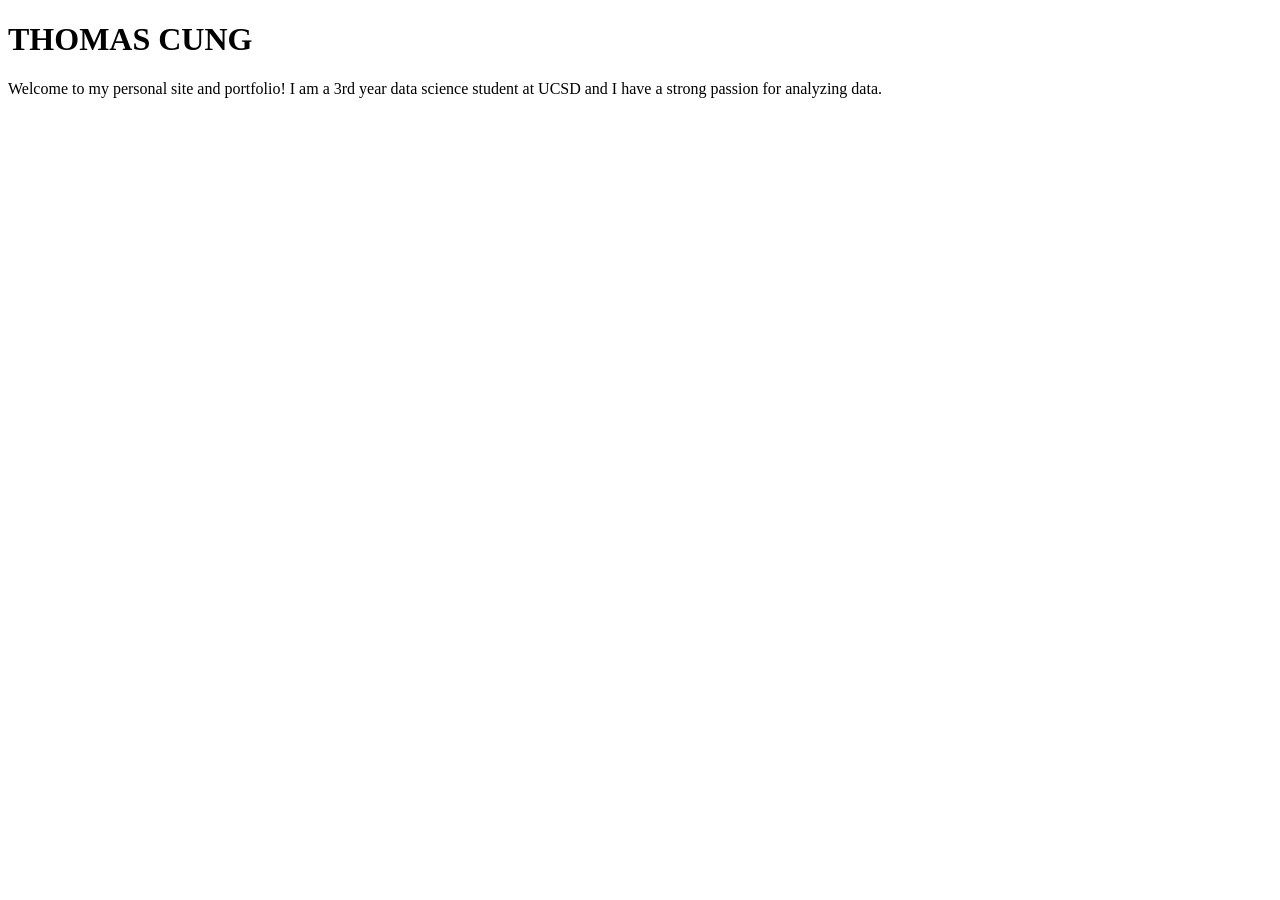
==== index.html @ a7b3194a "portfolio skeleton" ====
<!DOCTYPE html>
<html lang="en">
<head>
    <meta charset="UTF-8">
    <meta name="viewport" content="width=device-width, initial-scale=1.0">
    <title>THOMAS_CUNG: Personal site and portfolio</title>
</head>
<h1>THOMAS CUNG</h1>
<p>Welcome to my personal site and portfolio! I am a 3rd year data science student at UCSD and I have a strong passion for analyzing data.</p>
<body>
    
</body>
</html>
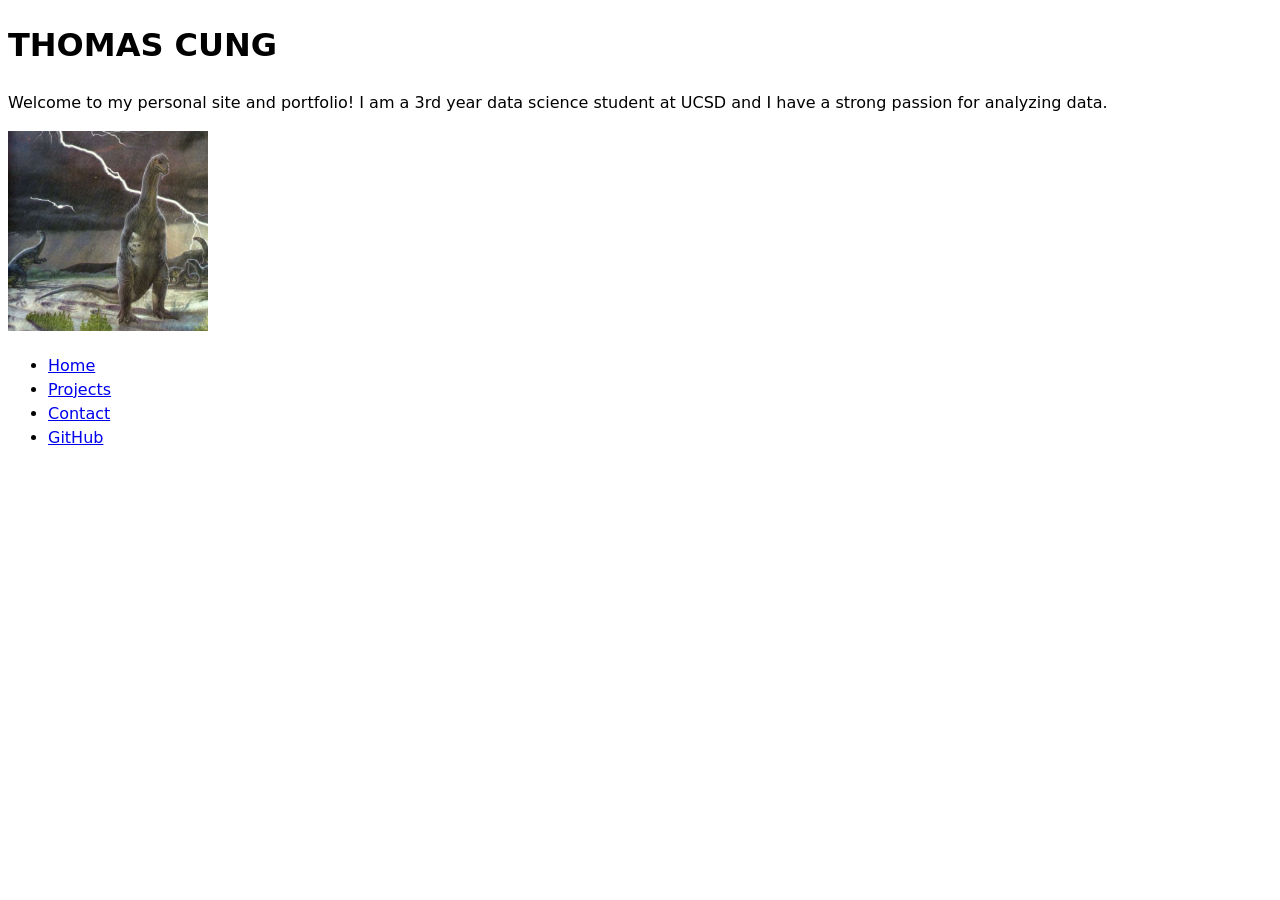
==== commit 9f75fa16: "update" ====
--- a/index.html
+++ b/index.html
@@ -4,10 +4,19 @@
     <meta charset="UTF-8">
     <meta name="viewport" content="width=device-width, initial-scale=1.0">
     <title>THOMAS_CUNG: Personal site and portfolio</title>
+    <link rel="stylesheet" href="style.css">
 </head>
-<h1>THOMAS CUNG</h1>
-<p>Welcome to my personal site and portfolio! I am a 3rd year data science student at UCSD and I have a strong passion for analyzing data.</p>
 <body>
-    
+    <h1>THOMAS CUNG</h1>
+    <p>Welcome to my personal site and portfolio! I am a 3rd year data science student at UCSD and I have a strong passion for analyzing data.</p>
+    <img src="images/brooding_dino.jpg" alt="Profile Picture" width="200" height="200">
+    <nav>
+        <ul>
+            <li><a href="index.html">Home</a></li>
+            <li><a href="projects/index.html">Projects</a></li>
+            <li><a href="contact/index.html">Contact</a></li>
+            <li><a href="https://github.com/thomasdcung" target="_blank">GitHub</a></li>
+        </ul>
+    </nav>
 </body>
 </html>
--- a/style.css
+++ b/style.css
@@ -0,0 +1,6 @@
+body {
+  /* Set line height to 1.5 times the font size
+	   and use the OS’s UI font as the website font
+	 */
+  font: 100%/1.5 system-ui;
+}
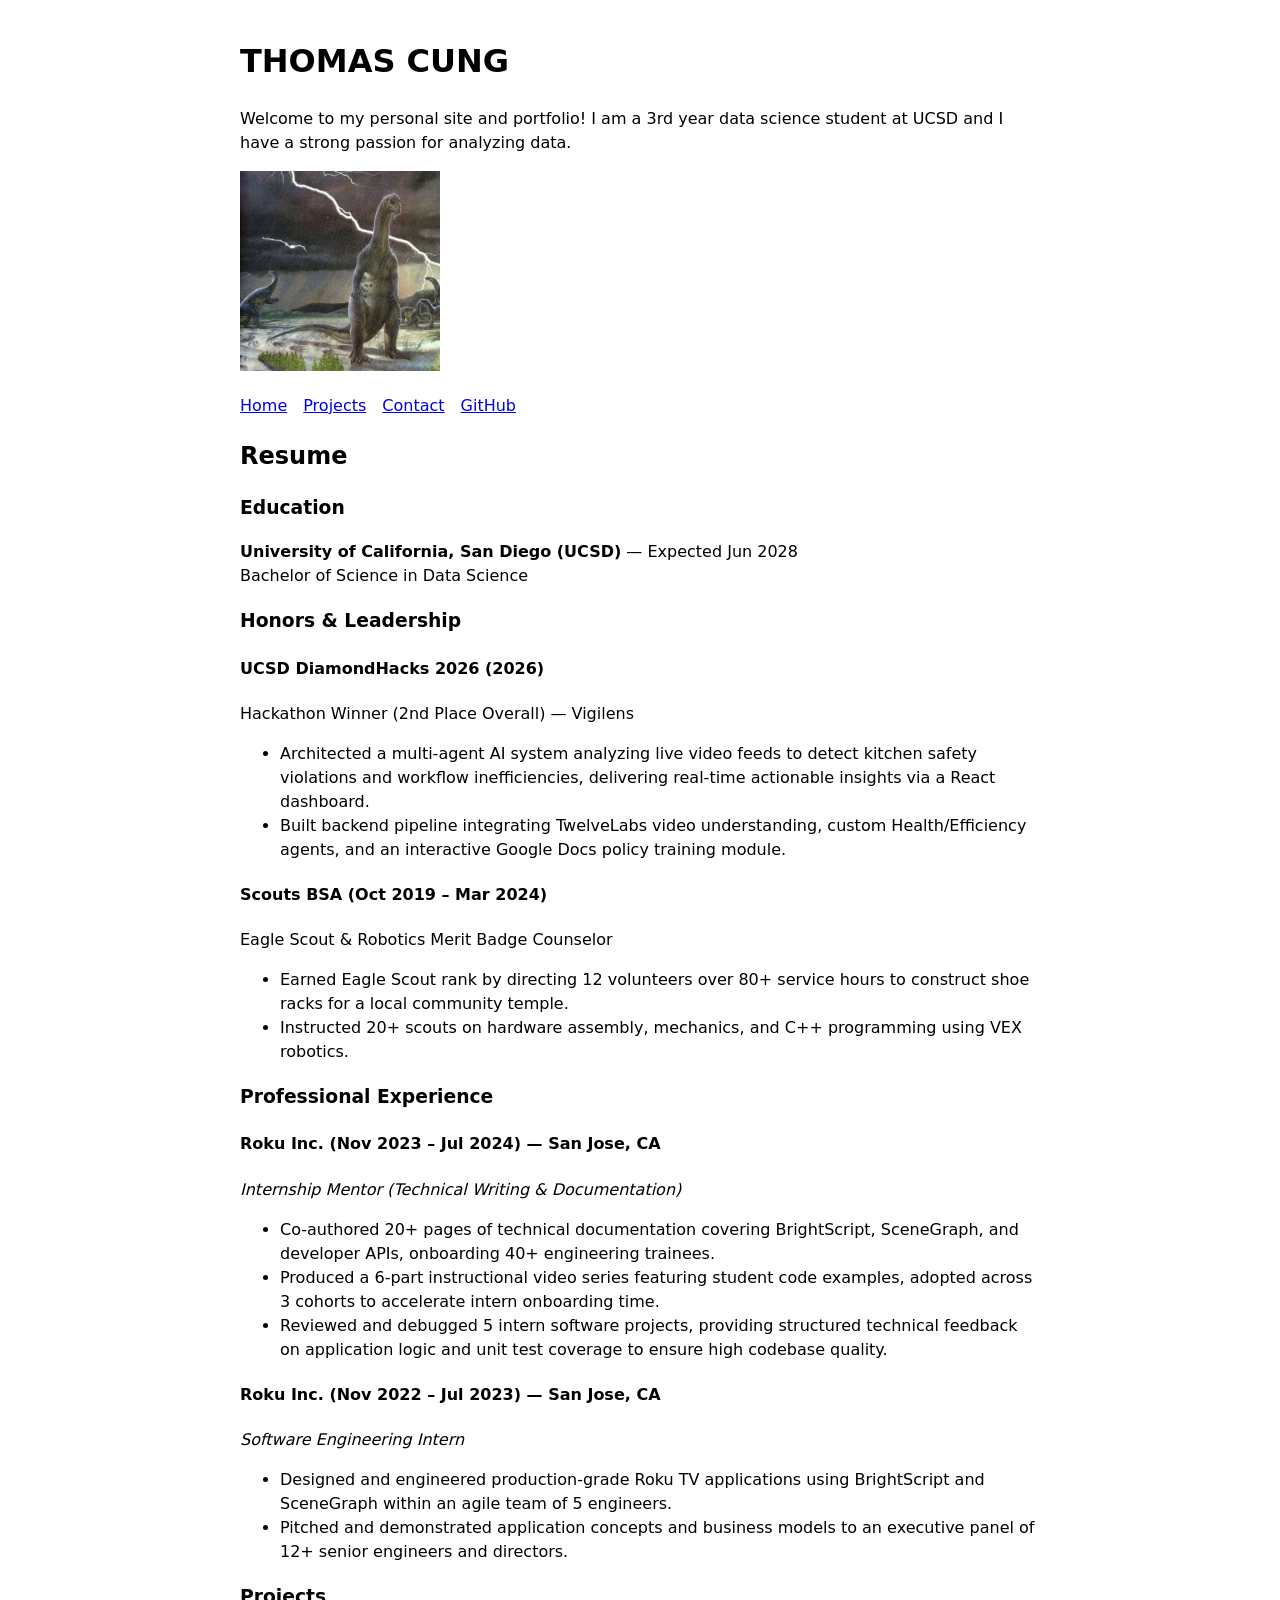
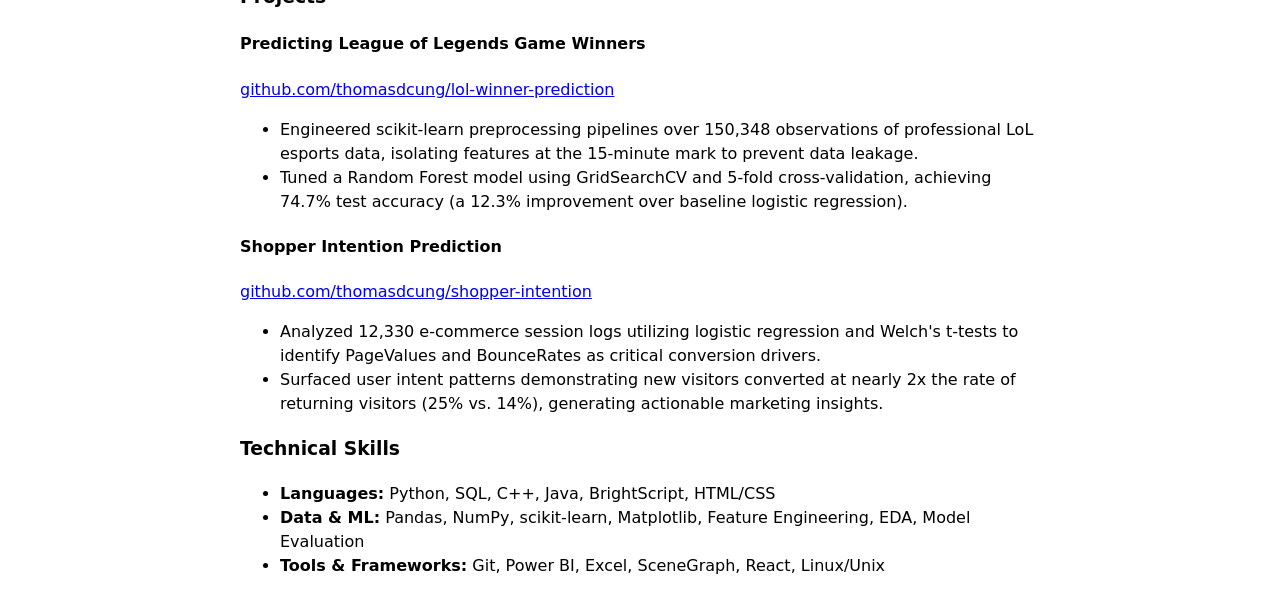
==== commit 9dbc3a6b: "resume update" ====
--- a/index.html
+++ b/index.html
@@ -18,5 +18,85 @@
             <li><a href="https://github.com/thomasdcung" target="_blank">GitHub</a></li>
         </ul>
     </nav>
+
+    <section id="resume">
+        <h2>Resume</h2>
+
+        <section>
+            <h3>Education</h3>
+            <p><strong>University of California, San Diego (UCSD)</strong> — Expected Jun 2028<br>
+            Bachelor of Science in Data Science</p>
+        </section>
+
+        <section>
+            <h3>Honors &amp; Leadership</h3>
+            <div>
+                <h4>UCSD DiamondHacks 2026 (2026)</h4>
+                <p>Hackathon Winner (2nd Place Overall) — Vigilens</p>
+                <ul>
+                    <li>Architected a multi-agent AI system analyzing live video feeds to detect kitchen safety violations and workflow inefficiencies, delivering real-time actionable insights via a React dashboard.</li>
+                    <li>Built backend pipeline integrating TwelveLabs video understanding, custom Health/Efficiency agents, and an interactive Google Docs policy training module.</li>
+                </ul>
+            </div>
+            <div>
+                <h4>Scouts BSA (Oct 2019 – Mar 2024)</h4>
+                <p>Eagle Scout &amp; Robotics Merit Badge Counselor</p>
+                <ul>
+                    <li>Earned Eagle Scout rank by directing 12 volunteers over 80+ service hours to construct shoe racks for a local community temple.</li>
+                    <li>Instructed 20+ scouts on hardware assembly, mechanics, and C++ programming using VEX robotics.</li>
+                </ul>
+            </div>
+        </section>
+
+        <section>
+            <h3>Professional Experience</h3>
+            <div>
+                <h4>Roku Inc. (Nov 2023 – Jul 2024) — San Jose, CA</h4>
+                <p><em>Internship Mentor (Technical Writing &amp; Documentation)</em></p>
+                <ul>
+                    <li>Co-authored 20+ pages of technical documentation covering BrightScript, SceneGraph, and developer APIs, onboarding 40+ engineering trainees.</li>
+                    <li>Produced a 6-part instructional video series featuring student code examples, adopted across 3 cohorts to accelerate intern onboarding time.</li>
+                    <li>Reviewed and debugged 5 intern software projects, providing structured technical feedback on application logic and unit test coverage to ensure high codebase quality.</li>
+                </ul>
+            </div>
+            <div>
+                <h4>Roku Inc. (Nov 2022 – Jul 2023) — San Jose, CA</h4>
+                <p><em>Software Engineering Intern</em></p>
+                <ul>
+                    <li>Designed and engineered production-grade Roku TV applications using BrightScript and SceneGraph within an agile team of 5 engineers.</li>
+                    <li>Pitched and demonstrated application concepts and business models to an executive panel of 12+ senior engineers and directors.</li>
+                </ul>
+            </div>
+        </section>
+
+        <section>
+            <h3>Projects</h3>
+            <div>
+                <h4>Predicting League of Legends Game Winners</h4>
+                <p><a href="https://github.com/thomasdcung/lol-winner-prediction" target="_blank">github.com/thomasdcung/lol-winner-prediction</a></p>
+                <ul>
+                    <li>Engineered scikit-learn preprocessing pipelines over 150,348 observations of professional LoL esports data, isolating features at the 15-minute mark to prevent data leakage.</li>
+                    <li>Tuned a Random Forest model using GridSearchCV and 5-fold cross-validation, achieving 74.7% test accuracy (a 12.3% improvement over baseline logistic regression).</li>
+                </ul>
+            </div>
+            <div>
+                <h4>Shopper Intention Prediction</h4>
+                <p><a href="https://github.com/thomasdcung/shopper-intention" target="_blank">github.com/thomasdcung/shopper-intention</a></p>
+                <ul>
+                    <li>Analyzed 12,330 e-commerce session logs utilizing logistic regression and Welch's t-tests to identify PageValues and BounceRates as critical conversion drivers.</li>
+                    <li>Surfaced user intent patterns demonstrating new visitors converted at nearly 2x the rate of returning visitors (25% vs. 14%), generating actionable marketing insights.</li>
+                </ul>
+            </div>
+        </section>
+
+        <section>
+            <h3>Technical Skills</h3>
+            <ul>
+                <li><strong>Languages:</strong> Python, SQL, C++, Java, BrightScript, HTML/CSS</li>
+                <li><strong>Data &amp; ML:</strong> Pandas, NumPy, scikit-learn, Matplotlib, Feature Engineering, EDA, Model Evaluation</li>
+                <li><strong>Tools &amp; Frameworks:</strong> Git, Power BI, Excel, SceneGraph, React, Linux/Unix</li>
+            </ul>
+        </section>
+    </section>
 </body>
 </html>
--- a/style.css
+++ b/style.css
@@ -1,6 +1,37 @@
 body {
-  /* Set line height to 1.5 times the font size
-	   and use the OS’s UI font as the website font
-	 */
   font: 100%/1.5 system-ui;
+  max-width: 800px;
+  margin: 0 auto;
+  padding: 1rem;
+}
+
+nav ul {
+  list-style: none;
+  padding: 0;
+  display: flex;
+  gap: 1rem;
+}
+
+form label {
+  display: block;
+  margin-bottom: 0.75rem;
+}
+
+form input,
+form textarea {
+  display: block;
+  width: 100%;
+  max-width: 400px;
+  margin-top: 0.25rem;
+  padding: 0.5rem;
+  font-family: inherit;
+}
+
+form textarea {
+  height: 100px;
+}
+
+button {
+  padding: 0.5rem 1rem;
+  cursor: pointer;
 }
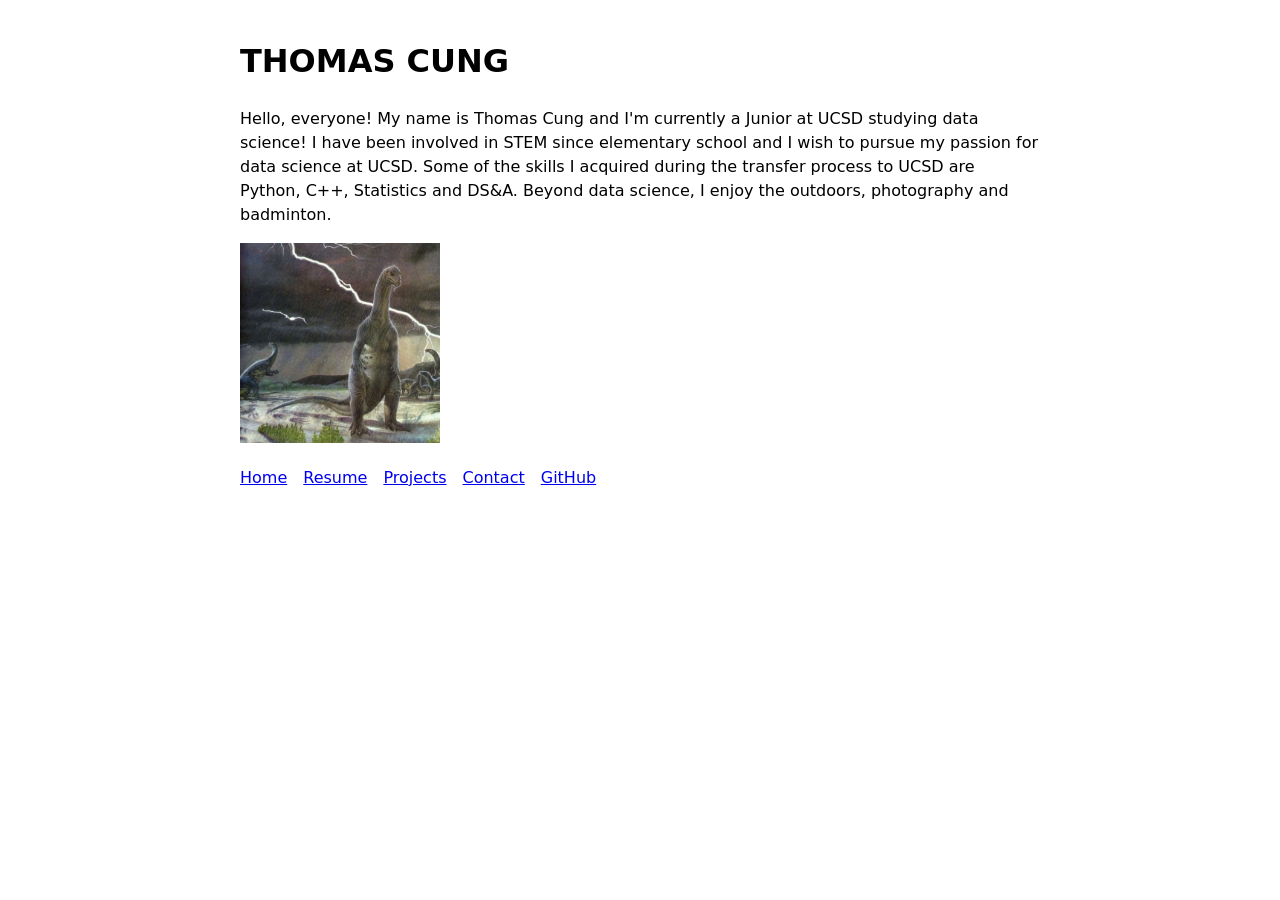
==== commit 3bb8b737: "remove resume from home page, add bio text, and populate projects page with real projects" ====
--- a/index.html
+++ b/index.html
@@ -8,95 +8,16 @@
 </head>
 <body>
     <h1>THOMAS CUNG</h1>
-    <p>Welcome to my personal site and portfolio! I am a 3rd year data science student at UCSD and I have a strong passion for analyzing data.</p>
+    <p>Hello, everyone! My name is Thomas Cung and I'm currently a Junior at UCSD studying data science! I have been involved in STEM since elementary school and I wish to pursue my passion for data science at UCSD. Some of the skills I acquired during the transfer process to UCSD are Python, C++, Statistics and DS&A. Beyond data science, I enjoy the outdoors, photography and badminton.</p>
     <img src="images/brooding_dino.jpg" alt="Profile Picture" width="200" height="200">
     <nav>
         <ul>
-            <li><a href="index.html">Home</a></li>
+            <li><a href="index.html" class="current">Home</a></li>
+            <li><a href="resume/index.html">Resume</a></li>
             <li><a href="projects/index.html">Projects</a></li>
             <li><a href="contact/index.html">Contact</a></li>
             <li><a href="https://github.com/thomasdcung" target="_blank">GitHub</a></li>
         </ul>
     </nav>
-
-    <section id="resume">
-        <h2>Resume</h2>
-
-        <section>
-            <h3>Education</h3>
-            <p><strong>University of California, San Diego (UCSD)</strong> — Expected Jun 2028<br>
-            Bachelor of Science in Data Science</p>
-        </section>
-
-        <section>
-            <h3>Honors &amp; Leadership</h3>
-            <div>
-                <h4>UCSD DiamondHacks 2026 (2026)</h4>
-                <p>Hackathon Winner (2nd Place Overall) — Vigilens</p>
-                <ul>
-                    <li>Architected a multi-agent AI system analyzing live video feeds to detect kitchen safety violations and workflow inefficiencies, delivering real-time actionable insights via a React dashboard.</li>
-                    <li>Built backend pipeline integrating TwelveLabs video understanding, custom Health/Efficiency agents, and an interactive Google Docs policy training module.</li>
-                </ul>
-            </div>
-            <div>
-                <h4>Scouts BSA (Oct 2019 – Mar 2024)</h4>
-                <p>Eagle Scout &amp; Robotics Merit Badge Counselor</p>
-                <ul>
-                    <li>Earned Eagle Scout rank by directing 12 volunteers over 80+ service hours to construct shoe racks for a local community temple.</li>
-                    <li>Instructed 20+ scouts on hardware assembly, mechanics, and C++ programming using VEX robotics.</li>
-                </ul>
-            </div>
-        </section>
-
-        <section>
-            <h3>Professional Experience</h3>
-            <div>
-                <h4>Roku Inc. (Nov 2023 – Jul 2024) — San Jose, CA</h4>
-                <p><em>Internship Mentor (Technical Writing &amp; Documentation)</em></p>
-                <ul>
-                    <li>Co-authored 20+ pages of technical documentation covering BrightScript, SceneGraph, and developer APIs, onboarding 40+ engineering trainees.</li>
-                    <li>Produced a 6-part instructional video series featuring student code examples, adopted across 3 cohorts to accelerate intern onboarding time.</li>
-                    <li>Reviewed and debugged 5 intern software projects, providing structured technical feedback on application logic and unit test coverage to ensure high codebase quality.</li>
-                </ul>
-            </div>
-            <div>
-                <h4>Roku Inc. (Nov 2022 – Jul 2023) — San Jose, CA</h4>
-                <p><em>Software Engineering Intern</em></p>
-                <ul>
-                    <li>Designed and engineered production-grade Roku TV applications using BrightScript and SceneGraph within an agile team of 5 engineers.</li>
-                    <li>Pitched and demonstrated application concepts and business models to an executive panel of 12+ senior engineers and directors.</li>
-                </ul>
-            </div>
-        </section>
-
-        <section>
-            <h3>Projects</h3>
-            <div>
-                <h4>Predicting League of Legends Game Winners</h4>
-                <p><a href="https://github.com/thomasdcung/lol-winner-prediction" target="_blank">github.com/thomasdcung/lol-winner-prediction</a></p>
-                <ul>
-                    <li>Engineered scikit-learn preprocessing pipelines over 150,348 observations of professional LoL esports data, isolating features at the 15-minute mark to prevent data leakage.</li>
-                    <li>Tuned a Random Forest model using GridSearchCV and 5-fold cross-validation, achieving 74.7% test accuracy (a 12.3% improvement over baseline logistic regression).</li>
-                </ul>
-            </div>
-            <div>
-                <h4>Shopper Intention Prediction</h4>
-                <p><a href="https://github.com/thomasdcung/shopper-intention" target="_blank">github.com/thomasdcung/shopper-intention</a></p>
-                <ul>
-                    <li>Analyzed 12,330 e-commerce session logs utilizing logistic regression and Welch's t-tests to identify PageValues and BounceRates as critical conversion drivers.</li>
-                    <li>Surfaced user intent patterns demonstrating new visitors converted at nearly 2x the rate of returning visitors (25% vs. 14%), generating actionable marketing insights.</li>
-                </ul>
-            </div>
-        </section>
-
-        <section>
-            <h3>Technical Skills</h3>
-            <ul>
-                <li><strong>Languages:</strong> Python, SQL, C++, Java, BrightScript, HTML/CSS</li>
-                <li><strong>Data &amp; ML:</strong> Pandas, NumPy, scikit-learn, Matplotlib, Feature Engineering, EDA, Model Evaluation</li>
-                <li><strong>Tools &amp; Frameworks:</strong> Git, Power BI, Excel, SceneGraph, React, Linux/Unix</li>
-            </ul>
-        </section>
-    </section>
 </body>
 </html>
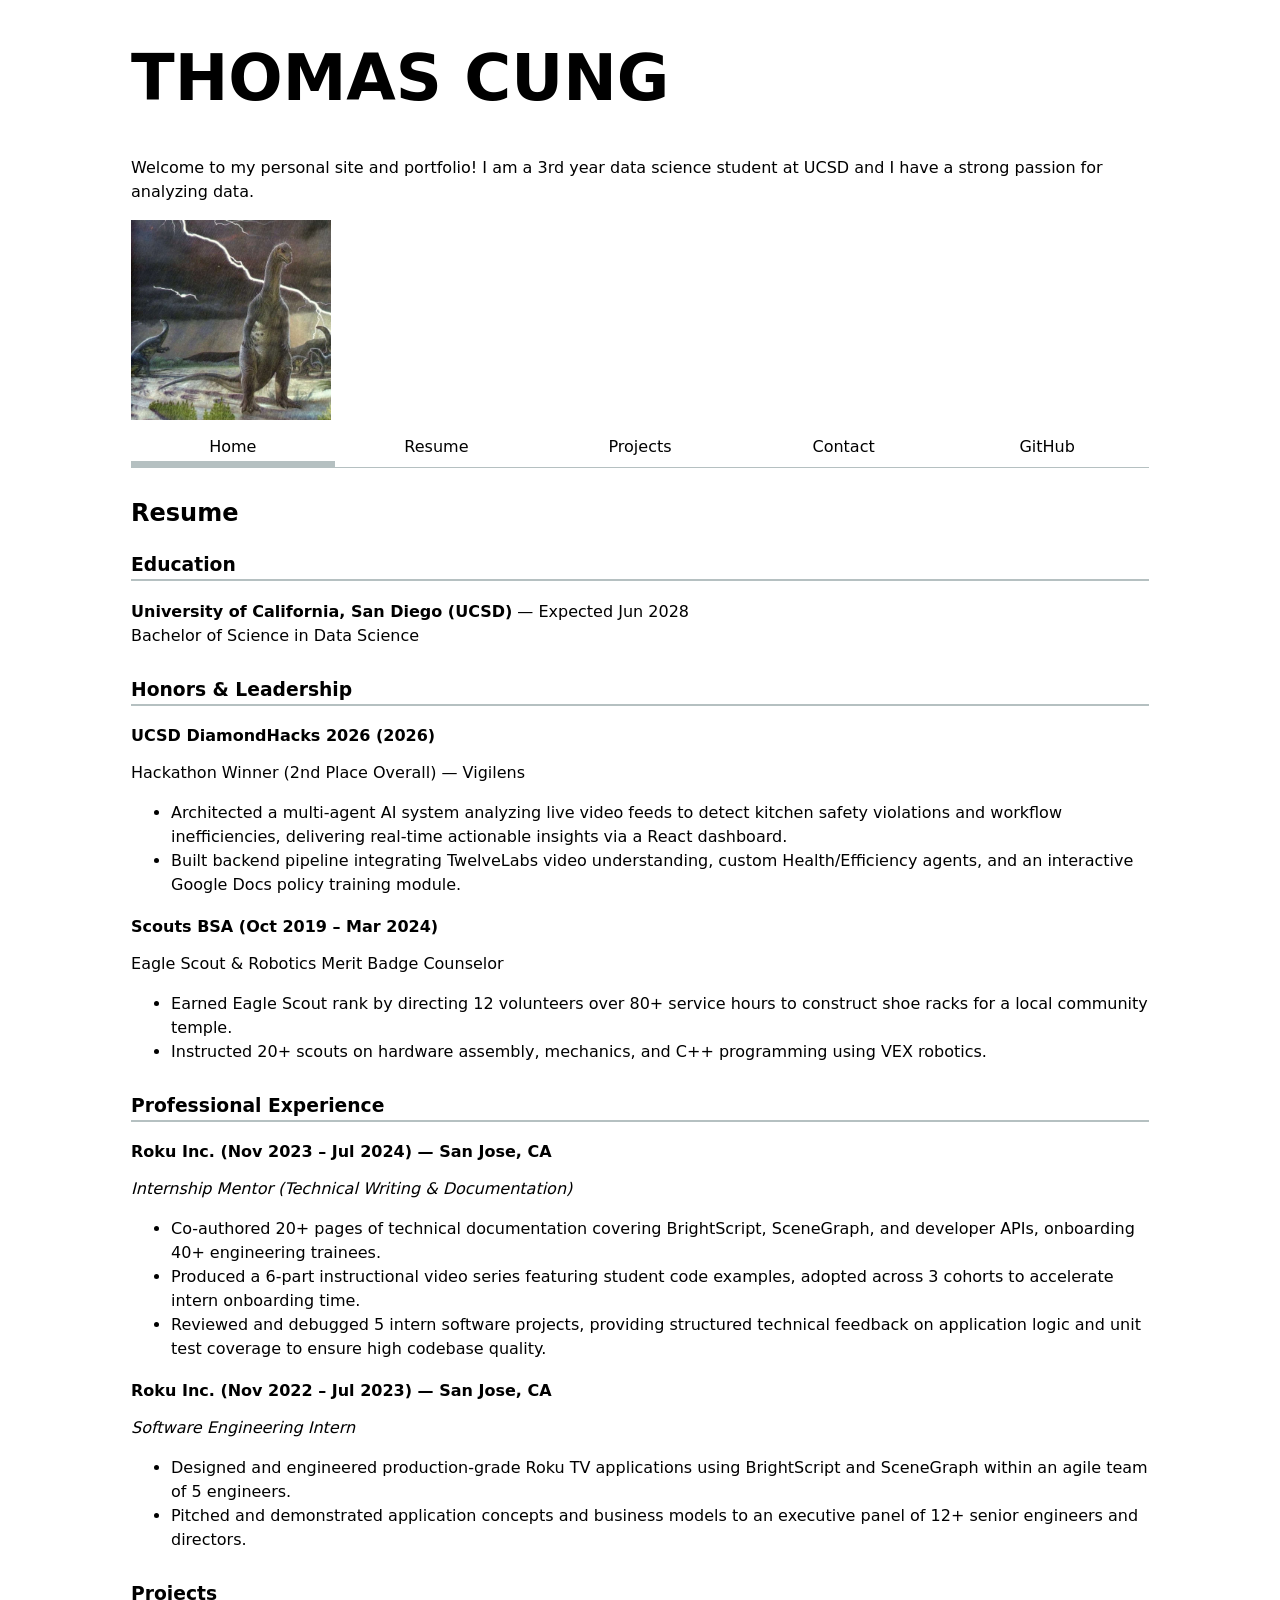
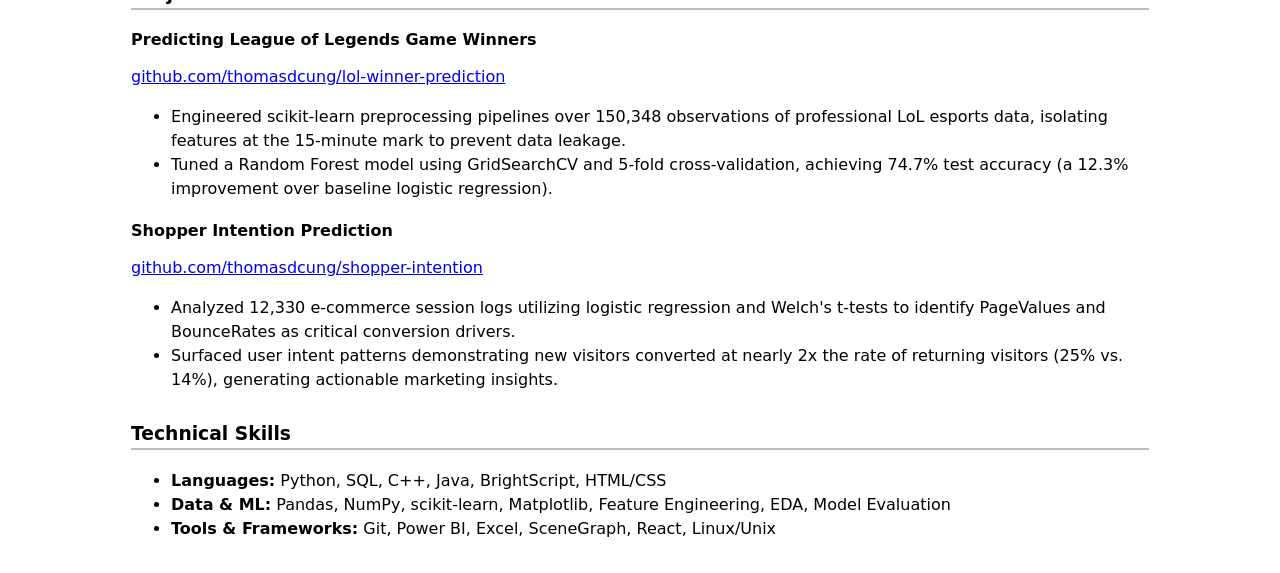
==== commit 26a020b1: "complete lab 2: styling with css" ====
--- a/index.html
+++ b/index.html
@@ -8,7 +8,7 @@
 </head>
 <body>
     <h1>THOMAS CUNG</h1>
-    <p>Hello, everyone! My name is Thomas Cung and I'm currently a Junior at UCSD studying data science! I have been involved in STEM since elementary school and I wish to pursue my passion for data science at UCSD. Some of the skills I acquired during the transfer process to UCSD are Python, C++, Statistics and DS&A. Beyond data science, I enjoy the outdoors, photography and badminton.</p>
+    <p>Welcome to my personal site and portfolio! I am a 3rd year data science student at UCSD and I have a strong passion for analyzing data.</p>
     <img src="images/brooding_dino.jpg" alt="Profile Picture" width="200" height="200">
     <nav>
         <ul>
@@ -19,5 +19,85 @@
             <li><a href="https://github.com/thomasdcung" target="_blank">GitHub</a></li>
         </ul>
     </nav>
+
+    <section id="resume">
+        <h2>Resume</h2>
+
+        <section>
+            <h3>Education</h3>
+            <p><strong>University of California, San Diego (UCSD)</strong> — Expected Jun 2028<br>
+            Bachelor of Science in Data Science</p>
+        </section>
+
+        <section>
+            <h3>Honors &amp; Leadership</h3>
+            <div>
+                <h4>UCSD DiamondHacks 2026 (2026)</h4>
+                <p>Hackathon Winner (2nd Place Overall) — Vigilens</p>
+                <ul>
+                    <li>Architected a multi-agent AI system analyzing live video feeds to detect kitchen safety violations and workflow inefficiencies, delivering real-time actionable insights via a React dashboard.</li>
+                    <li>Built backend pipeline integrating TwelveLabs video understanding, custom Health/Efficiency agents, and an interactive Google Docs policy training module.</li>
+                </ul>
+            </div>
+            <div>
+                <h4>Scouts BSA (Oct 2019 – Mar 2024)</h4>
+                <p>Eagle Scout &amp; Robotics Merit Badge Counselor</p>
+                <ul>
+                    <li>Earned Eagle Scout rank by directing 12 volunteers over 80+ service hours to construct shoe racks for a local community temple.</li>
+                    <li>Instructed 20+ scouts on hardware assembly, mechanics, and C++ programming using VEX robotics.</li>
+                </ul>
+            </div>
+        </section>
+
+        <section>
+            <h3>Professional Experience</h3>
+            <div>
+                <h4>Roku Inc. (Nov 2023 – Jul 2024) — San Jose, CA</h4>
+                <p><em>Internship Mentor (Technical Writing &amp; Documentation)</em></p>
+                <ul>
+                    <li>Co-authored 20+ pages of technical documentation covering BrightScript, SceneGraph, and developer APIs, onboarding 40+ engineering trainees.</li>
+                    <li>Produced a 6-part instructional video series featuring student code examples, adopted across 3 cohorts to accelerate intern onboarding time.</li>
+                    <li>Reviewed and debugged 5 intern software projects, providing structured technical feedback on application logic and unit test coverage to ensure high codebase quality.</li>
+                </ul>
+            </div>
+            <div>
+                <h4>Roku Inc. (Nov 2022 – Jul 2023) — San Jose, CA</h4>
+                <p><em>Software Engineering Intern</em></p>
+                <ul>
+                    <li>Designed and engineered production-grade Roku TV applications using BrightScript and SceneGraph within an agile team of 5 engineers.</li>
+                    <li>Pitched and demonstrated application concepts and business models to an executive panel of 12+ senior engineers and directors.</li>
+                </ul>
+            </div>
+        </section>
+
+        <section>
+            <h3>Projects</h3>
+            <div>
+                <h4>Predicting League of Legends Game Winners</h4>
+                <p><a href="https://github.com/thomasdcung/lol-winner-prediction" target="_blank">github.com/thomasdcung/lol-winner-prediction</a></p>
+                <ul>
+                    <li>Engineered scikit-learn preprocessing pipelines over 150,348 observations of professional LoL esports data, isolating features at the 15-minute mark to prevent data leakage.</li>
+                    <li>Tuned a Random Forest model using GridSearchCV and 5-fold cross-validation, achieving 74.7% test accuracy (a 12.3% improvement over baseline logistic regression).</li>
+                </ul>
+            </div>
+            <div>
+                <h4>Shopper Intention Prediction</h4>
+                <p><a href="https://github.com/thomasdcung/shopper-intention" target="_blank">github.com/thomasdcung/shopper-intention</a></p>
+                <ul>
+                    <li>Analyzed 12,330 e-commerce session logs utilizing logistic regression and Welch's t-tests to identify PageValues and BounceRates as critical conversion drivers.</li>
+                    <li>Surfaced user intent patterns demonstrating new visitors converted at nearly 2x the rate of returning visitors (25% vs. 14%), generating actionable marketing insights.</li>
+                </ul>
+            </div>
+        </section>
+
+        <section>
+            <h3>Technical Skills</h3>
+            <ul>
+                <li><strong>Languages:</strong> Python, SQL, C++, Java, BrightScript, HTML/CSS</li>
+                <li><strong>Data &amp; ML:</strong> Pandas, NumPy, scikit-learn, Matplotlib, Feature Engineering, EDA, Model Evaluation</li>
+                <li><strong>Tools &amp; Frameworks:</strong> Git, Power BI, Excel, SceneGraph, React, Linux/Unix</li>
+            </ul>
+        </section>
+    </section>
 </body>
 </html>
--- a/style.css
+++ b/style.css
@@ -1,37 +1,123 @@
+:root {
+  --color-accent: oklch(65% 50% 0);
+}
+
+html {
+  accent-color: var(--color-accent);
+}
+
 body {
   font: 100%/1.5 system-ui;
-  max-width: 800px;
-  margin: 0 auto;
-  padding: 1rem;
+  max-width: 100ch;
+  margin-inline: auto;
+  padding-inline: 1em;
 }
 
-nav ul {
-  list-style: none;
-  padding: 0;
+/* Step 4.4: Heading Typography & Contrast */
+h1 {
+  font-size: 400%;
+}
+
+h1, h2, h3, h4, h5, h6 {
+  line-height: 1.1;
+  text-wrap: balance;
+}
+
+/* Step 2.1: Navigation Bar Reset */
+nav ul,
+nav li {
+  display: contents;
+}
+
+/* Step 2.2 & 2.3: Navigation Layout and Styling */
+nav {
   display: flex;
-  gap: 1rem;
+  margin-bottom: 2em;
+  border-bottom: 1px solid oklch(80% 3% 200);
+}
+
+nav a {
+  flex: 1;
+  text-decoration: none;
+  color: inherit;
+  text-align: center;
+  padding: 0.5em;
+}
+
+/* Step 2.3: Current Page Link */
+nav a.current {
+  border-bottom: 0.4em solid oklch(80% 3% 200);
+  padding-bottom: 0.1em;
+}
+
+/* Step 2.4: Accent Color and Hover Styles */
+nav a:hover {
+  border-bottom: 0.4em solid var(--color-accent);
+  padding-bottom: 0.1em;
+  background-color: oklch(from var(--color-accent) 95% 5% h);
+}
+
+/* Step 3.1 & 3.3: Contact Form Typography & Grid Layout */
+form {
+  display: grid;
+  grid-template-columns: auto 1fr;
+  gap: 1em;
 }
 
 form label {
-  display: block;
-  margin-bottom: 0.75rem;
+  display: grid;
+  grid-template-columns: subgrid;
+  grid-column: 1 / -1;
+  align-items: center;
 }
 
-form input,
-form textarea {
-  display: block;
-  width: 100%;
-  max-width: 400px;
-  margin-top: 0.25rem;
-  padding: 0.5rem;
-  font-family: inherit;
+input,
+textarea,
+button {
+  font: inherit;
 }
 
-form textarea {
-  height: 100px;
+form button {
+  grid-column: 1 / -1;
+  cursor: pointer;
+  padding: 0.5em 1em;
 }
 
-button {
-  padding: 0.5rem 1rem;
-  cursor: pointer;
+/* Step 4.2 & 4.3: Projects Responsive Grid with Subgrid Alignment */
+.projects {
+  display: grid;
+  grid-template-columns: repeat(auto-fill, minmax(15em, 1fr));
+  gap: 1em;
+  margin-bottom: 2em;
+}
+
+.projects article {
+  display: grid;
+  grid-template-rows: subgrid;
+  grid-row: span 3;
+  gap: 1em;
+}
+
+.projects h2 {
+  margin: 0;
+}
+
+.projects img {
+  width: 100%;
+  height: auto;
+}
+
+/* Step 5: Style CV / Resume */
+#resume section {
+  margin-bottom: 2em;
+}
+
+#resume h3 {
+  border-bottom: 2px solid oklch(80% 3% 200);
+  padding-bottom: 0.2em;
+  margin-top: 1.5em;
+}
+
+#resume h4 {
+  margin-bottom: 0.25em;
 }
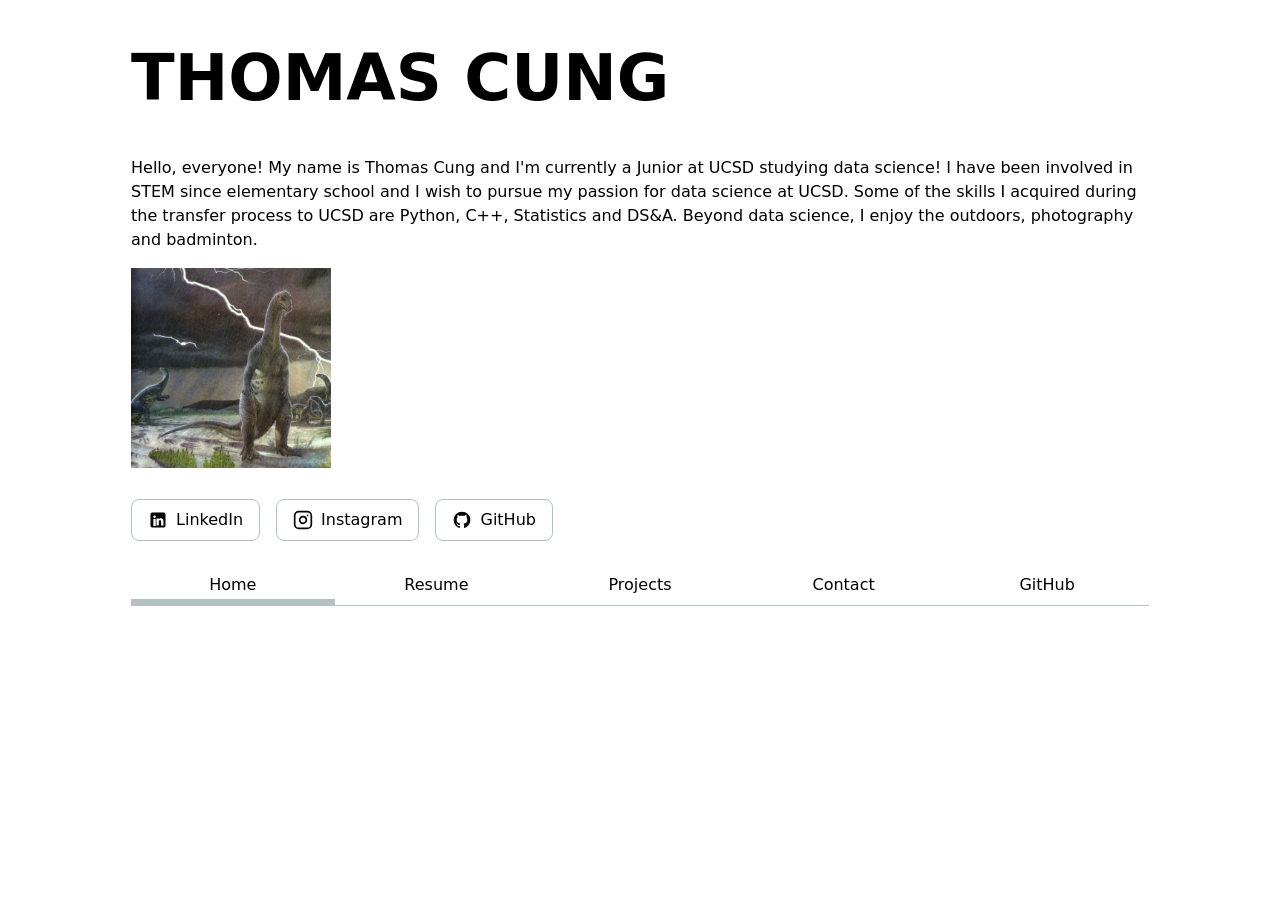
==== commit a528d3e6: "add social links to home page" ====
--- a/index.html
+++ b/index.html
@@ -8,8 +8,22 @@
 </head>
 <body>
     <h1>THOMAS CUNG</h1>
-    <p>Welcome to my personal site and portfolio! I am a 3rd year data science student at UCSD and I have a strong passion for analyzing data.</p>
+    <p>Hello, everyone! My name is Thomas Cung and I'm currently a Junior at UCSD studying data science! I have been involved in STEM since elementary school and I wish to pursue my passion for data science at UCSD. Some of the skills I acquired during the transfer process to UCSD are Python, C++, Statistics and DS&A. Beyond data science, I enjoy the outdoors, photography and badminton.</p>
     <img src="images/brooding_dino.jpg" alt="Profile Picture" width="200" height="200">
+    <div class="social-links">
+        <a href="https://www.linkedin.com/in/thomascung" target="_blank">
+            <svg class="social-icon" viewBox="0 0 24 24" fill="currentColor"><path d="M19 3a2 2 0 0 1 2 2v14a2 2 0 0 1-2 2H5a2 2 0 0 1-2-2V5a2 2 0 0 1 2-2h14m-.5 15.5v-5.3a3.26 3.26 0 0 0-3.26-3.26c-.85 0-1.84.52-2.28 1.3v-1.11h-2.79v8.37h2.79v-4.93c0-.77.62-1.4 1.39-1.4a1.4 1.4 0 0 1 1.4 1.4v4.93h2.75M6.46 10.9v8.37H9.25V10.9H6.46M7.86 6.64a1.53 1.53 0 1 0 0 3.06 1.53 1.53 0 0 0 0-3.06z"/></svg>
+            <span>LinkedIn</span>
+        </a>
+        <a href="https://www.instagram.com/toemascung/" target="_blank">
+            <svg class="social-icon" viewBox="0 0 24 24" fill="none" stroke="currentColor" stroke-width="2" stroke-linecap="round" stroke-linejoin="round"><rect x="2" y="2" width="20" height="20" rx="5" ry="5"></rect><path d="M16 11.37A4 4 0 1 1 12.63 8 4 4 0 0 1 16 11.37z"></path><line x1="17.5" y1="6.5" x2="17.51" y2="6.5"></line></svg>
+            <span>Instagram</span>
+        </a>
+        <a href="https://github.com/thomasdcung" target="_blank">
+            <svg class="social-icon" viewBox="0 0 24 24" fill="currentColor"><path d="M12 2A10 10 0 0 0 2 12c0 4.42 2.87 8.17 6.84 9.5.5.08.66-.23.66-.5v-1.69c-2.77.6-3.36-1.34-3.36-1.34-.46-1.16-1.11-1.47-1.11-1.47-.91-.62.07-.6.07-.6 1 .07 1.53 1.03 1.53 1.03.87 1.52 2.34 1.07 2.91.83.1-.65.35-1.09.63-1.34-2.22-.25-4.55-1.11-4.55-4.92 0-1.11.38-2 1.03-2.71-.1-.25-.45-1.29.1-2.64 0 0 .84-.27 2.75 1.02.79-.22 1.65-.33 2.5-.33.85 0 1.71.11 2.5.33 1.91-1.29 2.75-1.02 2.75-1.02.55 1.35.2 2.39.1 2.64.65.71 1.03 1.6 1.03 2.71 0 3.82-2.34 4.66-4.57 4.91.36.31.69.92.69 1.85V21c0 .27.16.59.67.5C19.14 20.16 22 16.42 22 12A10 10 0 0 0 12 2z"/></svg>
+            <span>GitHub</span>
+        </a>
+    </div>
     <nav>
         <ul>
             <li><a href="index.html" class="current">Home</a></li>
@@ -19,85 +33,5 @@
             <li><a href="https://github.com/thomasdcung" target="_blank">GitHub</a></li>
         </ul>
     </nav>
-
-    <section id="resume">
-        <h2>Resume</h2>
-
-        <section>
-            <h3>Education</h3>
-            <p><strong>University of California, San Diego (UCSD)</strong> — Expected Jun 2028<br>
-            Bachelor of Science in Data Science</p>
-        </section>
-
-        <section>
-            <h3>Honors &amp; Leadership</h3>
-            <div>
-                <h4>UCSD DiamondHacks 2026 (2026)</h4>
-                <p>Hackathon Winner (2nd Place Overall) — Vigilens</p>
-                <ul>
-                    <li>Architected a multi-agent AI system analyzing live video feeds to detect kitchen safety violations and workflow inefficiencies, delivering real-time actionable insights via a React dashboard.</li>
-                    <li>Built backend pipeline integrating TwelveLabs video understanding, custom Health/Efficiency agents, and an interactive Google Docs policy training module.</li>
-                </ul>
-            </div>
-            <div>
-                <h4>Scouts BSA (Oct 2019 – Mar 2024)</h4>
-                <p>Eagle Scout &amp; Robotics Merit Badge Counselor</p>
-                <ul>
-                    <li>Earned Eagle Scout rank by directing 12 volunteers over 80+ service hours to construct shoe racks for a local community temple.</li>
-                    <li>Instructed 20+ scouts on hardware assembly, mechanics, and C++ programming using VEX robotics.</li>
-                </ul>
-            </div>
-        </section>
-
-        <section>
-            <h3>Professional Experience</h3>
-            <div>
-                <h4>Roku Inc. (Nov 2023 – Jul 2024) — San Jose, CA</h4>
-                <p><em>Internship Mentor (Technical Writing &amp; Documentation)</em></p>
-                <ul>
-                    <li>Co-authored 20+ pages of technical documentation covering BrightScript, SceneGraph, and developer APIs, onboarding 40+ engineering trainees.</li>
-                    <li>Produced a 6-part instructional video series featuring student code examples, adopted across 3 cohorts to accelerate intern onboarding time.</li>
-                    <li>Reviewed and debugged 5 intern software projects, providing structured technical feedback on application logic and unit test coverage to ensure high codebase quality.</li>
-                </ul>
-            </div>
-            <div>
-                <h4>Roku Inc. (Nov 2022 – Jul 2023) — San Jose, CA</h4>
-                <p><em>Software Engineering Intern</em></p>
-                <ul>
-                    <li>Designed and engineered production-grade Roku TV applications using BrightScript and SceneGraph within an agile team of 5 engineers.</li>
-                    <li>Pitched and demonstrated application concepts and business models to an executive panel of 12+ senior engineers and directors.</li>
-                </ul>
-            </div>
-        </section>
-
-        <section>
-            <h3>Projects</h3>
-            <div>
-                <h4>Predicting League of Legends Game Winners</h4>
-                <p><a href="https://github.com/thomasdcung/lol-winner-prediction" target="_blank">github.com/thomasdcung/lol-winner-prediction</a></p>
-                <ul>
-                    <li>Engineered scikit-learn preprocessing pipelines over 150,348 observations of professional LoL esports data, isolating features at the 15-minute mark to prevent data leakage.</li>
-                    <li>Tuned a Random Forest model using GridSearchCV and 5-fold cross-validation, achieving 74.7% test accuracy (a 12.3% improvement over baseline logistic regression).</li>
-                </ul>
-            </div>
-            <div>
-                <h4>Shopper Intention Prediction</h4>
-                <p><a href="https://github.com/thomasdcung/shopper-intention" target="_blank">github.com/thomasdcung/shopper-intention</a></p>
-                <ul>
-                    <li>Analyzed 12,330 e-commerce session logs utilizing logistic regression and Welch's t-tests to identify PageValues and BounceRates as critical conversion drivers.</li>
-                    <li>Surfaced user intent patterns demonstrating new visitors converted at nearly 2x the rate of returning visitors (25% vs. 14%), generating actionable marketing insights.</li>
-                </ul>
-            </div>
-        </section>
-
-        <section>
-            <h3>Technical Skills</h3>
-            <ul>
-                <li><strong>Languages:</strong> Python, SQL, C++, Java, BrightScript, HTML/CSS</li>
-                <li><strong>Data &amp; ML:</strong> Pandas, NumPy, scikit-learn, Matplotlib, Feature Engineering, EDA, Model Evaluation</li>
-                <li><strong>Tools &amp; Frameworks:</strong> Git, Power BI, Excel, SceneGraph, React, Linux/Unix</li>
-            </ul>
-        </section>
-    </section>
 </body>
 </html>
--- a/style.css
+++ b/style.css
@@ -120,4 +120,38 @@
 
 #resume h4 {
   margin-bottom: 0.25em;
+}
+
+/* Social Links & App Icons */
+.social-links {
+  display: flex;
+  flex-wrap: wrap;
+  gap: 1em;
+  margin-block: 1.5em;
+}
+
+.social-links a {
+  display: inline-flex;
+  align-items: center;
+  gap: 0.5em;
+  text-decoration: none;
+  color: inherit;
+  font-weight: 500;
+  padding: 0.5em 1em;
+  border: 1px solid oklch(80% 3% 200);
+  border-radius: 8px;
+  transition: all 0.2s ease-in-out;
+}
+
+.social-links a:hover {
+  border-color: var(--color-accent);
+  color: var(--color-accent);
+  background-color: oklch(from var(--color-accent) 95% 5% h);
+  transform: translateY(-2px);
+}
+
+.social-icon {
+  width: 1.25em;
+  height: 1.25em;
+  display: block;
 }
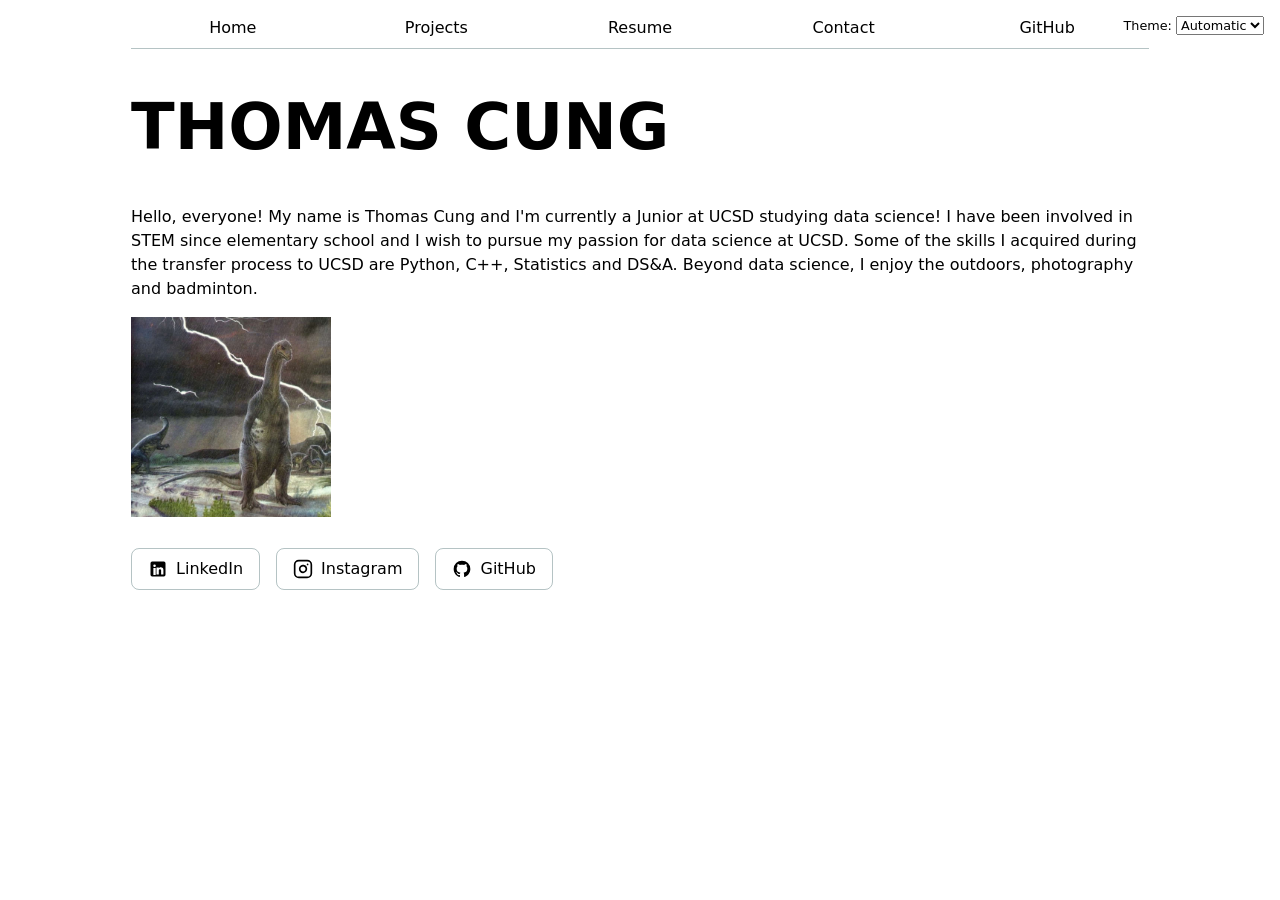
==== commit 64b9987a: "update lab 3" ====
--- a/index.html
+++ b/index.html
@@ -5,6 +5,7 @@
     <meta name="viewport" content="width=device-width, initial-scale=1.0">
     <title>THOMAS_CUNG: Personal site and portfolio</title>
     <link rel="stylesheet" href="style.css">
+    <script type="module" src="global.js"></script>
 </head>
 <body>
     <h1>THOMAS CUNG</h1>
@@ -24,14 +25,5 @@
             <span>GitHub</span>
         </a>
     </div>
-    <nav>
-        <ul>
-            <li><a href="index.html" class="current">Home</a></li>
-            <li><a href="resume/index.html">Resume</a></li>
-            <li><a href="projects/index.html">Projects</a></li>
-            <li><a href="contact/index.html">Contact</a></li>
-            <li><a href="https://github.com/thomasdcung" target="_blank">GitHub</a></li>
-        </ul>
-    </nav>
 </body>
 </html>
--- a/style.css
+++ b/style.css
@@ -1,8 +1,10 @@
 :root {
   --color-accent: oklch(65% 50% 0);
+  --border-color: oklch(50% 10% 200 / 40%);
 }
 
 html {
+  color-scheme: light dark;
   accent-color: var(--color-accent);
 }
 
@@ -31,9 +33,10 @@
 
 /* Step 2.2 & 2.3: Navigation Layout and Styling */
 nav {
+  --border-color: oklch(50% 10% 200 / 40%);
   display: flex;
   margin-bottom: 2em;
-  border-bottom: 1px solid oklch(80% 3% 200);
+  border-bottom: 1px solid var(--border-color);
 }
 
 nav a {
@@ -46,7 +49,7 @@
 
 /* Step 2.3: Current Page Link */
 nav a.current {
-  border-bottom: 0.4em solid oklch(80% 3% 200);
+  border-bottom: 0.4em solid var(--border-color);
   padding-bottom: 0.1em;
 }
 
@@ -54,7 +57,7 @@
 nav a:hover {
   border-bottom: 0.4em solid var(--color-accent);
   padding-bottom: 0.1em;
-  background-color: oklch(from var(--color-accent) 95% 5% h);
+  background-color: color-mix(in oklch, var(--color-accent), canvas 85%);
 }
 
 /* Step 3.1 & 3.3: Contact Form Typography & Grid Layout */
@@ -73,8 +76,16 @@
 
 input,
 textarea,
-button {
+button,
+select {
   font: inherit;
+}
+
+.color-scheme {
+  position: absolute;
+  top: 1rem;
+  right: 1rem;
+  font-size: 80%;
 }
 
 form button {
@@ -113,7 +124,7 @@
 }
 
 #resume h3 {
-  border-bottom: 2px solid oklch(80% 3% 200);
+  border-bottom: 2px solid var(--border-color);
   padding-bottom: 0.2em;
   margin-top: 1.5em;
 }
@@ -138,7 +149,7 @@
   color: inherit;
   font-weight: 500;
   padding: 0.5em 1em;
-  border: 1px solid oklch(80% 3% 200);
+  border: 1px solid var(--border-color);
   border-radius: 8px;
   transition: all 0.2s ease-in-out;
 }
@@ -146,7 +157,7 @@
 .social-links a:hover {
   border-color: var(--color-accent);
   color: var(--color-accent);
-  background-color: oklch(from var(--color-accent) 95% 5% h);
+  background-color: color-mix(in oklch, var(--color-accent), canvas 85%);
   transform: translateY(-2px);
 }
 
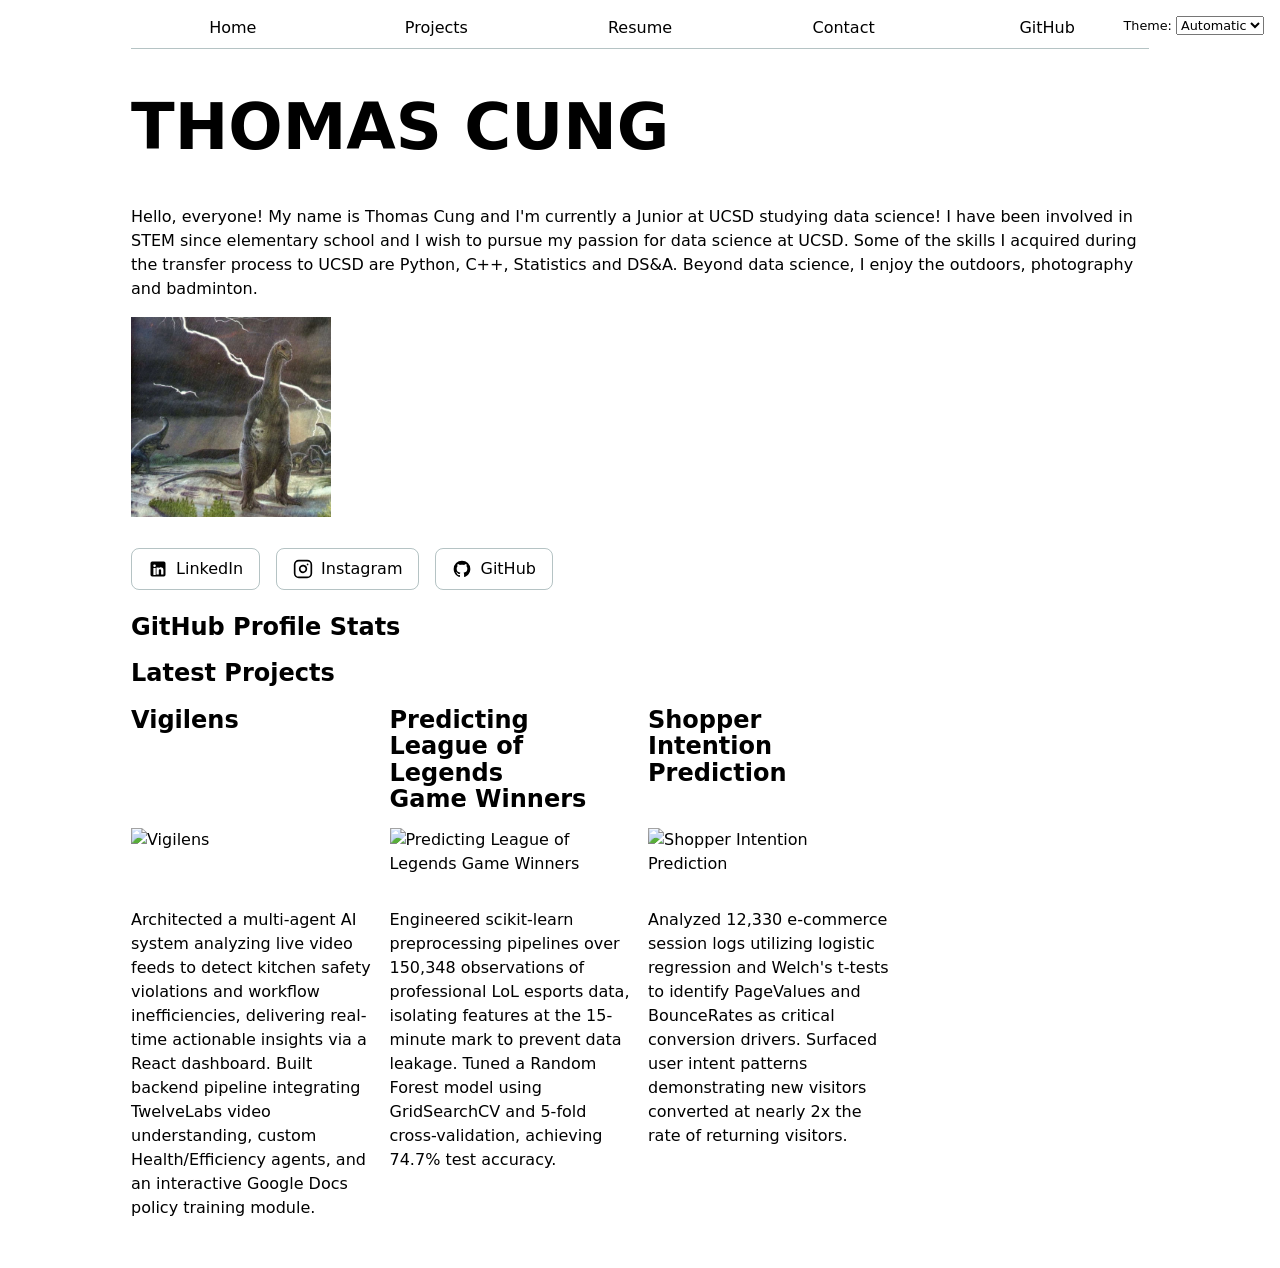
==== commit d018f62e: "lab 4" ====
--- a/index.html
+++ b/index.html
@@ -6,6 +6,7 @@
     <title>THOMAS_CUNG: Personal site and portfolio</title>
     <link rel="stylesheet" href="style.css">
     <script type="module" src="global.js"></script>
+    <script type="module" src="index.js" defer></script>
 </head>
 <body>
     <h1>THOMAS CUNG</h1>
@@ -25,5 +26,13 @@
             <span>GitHub</span>
         </a>
     </div>
+
+    <h2>GitHub Profile Stats</h2>
+    <div id="profile-stats"></div>
+
+    <h2>Latest Projects</h2>
+    <div class="projects">
+        <!-- Dynamically added content will appear here -->
+    </div>
 </body>
-</html>+</html>
--- a/style.css
+++ b/style.css
@@ -165,4 +165,31 @@
   width: 1.25em;
   height: 1.25em;
   display: block;
-}+}
+
+/* GitHub Profile Stats */
+#profile-stats dl {
+  display: grid;
+  grid-template-columns: repeat(4, 1fr);
+  gap: 0.5em 1em;
+  text-align: center;
+  padding: 1em;
+  background-color: color-mix(in oklch, var(--color-accent), canvas 95%);
+  border: 1px solid var(--border-color);
+  border-radius: 8px;
+  margin-block: 1.5em;
+}
+
+#profile-stats dt {
+  grid-row: 1;
+  font-size: 0.85em;
+  opacity: 0.8;
+  text-transform: uppercase;
+}
+
+#profile-stats dd {
+  grid-row: 2;
+  margin: 0;
+  font-size: 2em;
+  font-weight: bold;
+}
